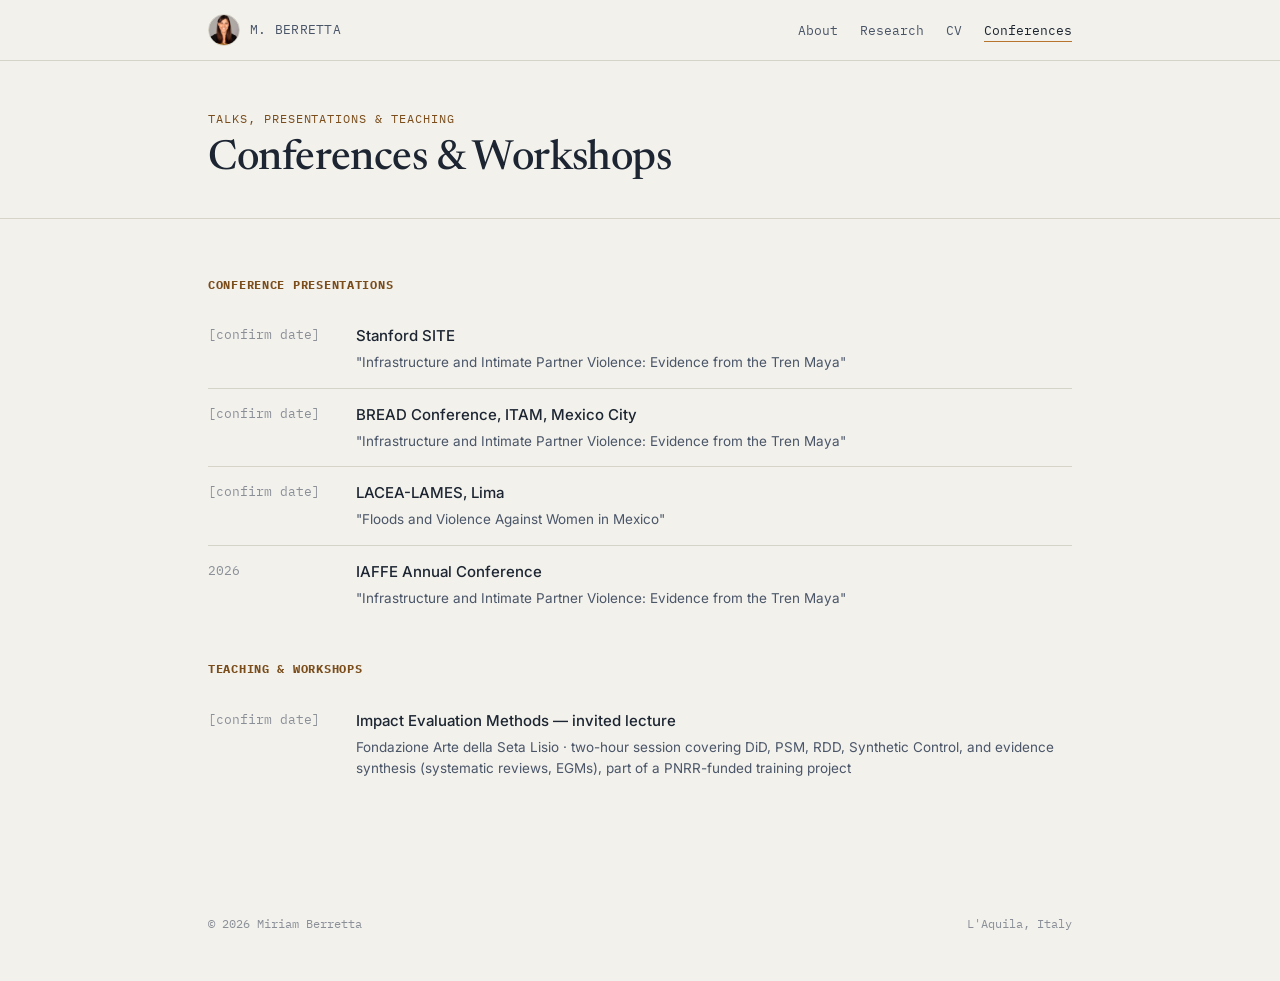
==== conferences.html @ d4480e63 "Add files via upload" ====
<!DOCTYPE html>
<html lang="en">
<head>
<meta charset="UTF-8">
<meta name="viewport" content="width=device-width, initial-scale=1.0">
<title>Conferences &amp; Workshops — Miriam Berretta</title>
<link rel="preconnect" href="https://fonts.googleapis.com">
<link rel="preconnect" href="https://fonts.gstatic.com" crossorigin>
<link href="https://fonts.googleapis.com/css2?family=Newsreader:ital,opsz,wght@0,6..72,400;0,6..72,500;0,6..72,600;1,6..72,400&family=Inter:wght@400;500;600&family=IBM+Plex+Mono:wght@400;500&display=swap" rel="stylesheet">
<link rel="stylesheet" href="style.css">
</head>
<body>

<nav>
  <div class="wrap">
    <div class="nav-left">
      <img class="nav-avatar" src="photo.jpg" alt="Miriam Berretta">
      <a class="nav-name" href="index.html">M. BERRETTA</a>
    </div>
    <ul class="nav-links">
      <li><a href="index.html">About</a></li>
      <li><a href="research.html">Research</a></li>
      <li><a href="cv.html">CV</a></li>
      <li><a href="conferences.html" class="active">Conferences</a></li>
    </ul>
  </div>
</nav>

<div class="page-header">
  <div class="wrap">
    <p class="page-eyebrow">Talks, presentations &amp; teaching</p>
    <h1 class="page-title">Conferences &amp; Workshops</h1>
  </div>
</div>

<section id="conferences">
  <div class="wrap">
    <div class="cv-block">
      <h3>Conference presentations</h3>

      <div class="cv-entry">
        <span class="cv-date">[confirm date]</span>
        <div>
          <p class="cv-role">Stanford SITE</p>
          <p class="cv-org">"Infrastructure and Intimate Partner Violence: Evidence from the Tren Maya"</p>
        </div>
      </div>

      <div class="cv-entry">
        <span class="cv-date">[confirm date]</span>
        <div>
          <p class="cv-role">BREAD Conference, ITAM, Mexico City</p>
          <p class="cv-org">"Infrastructure and Intimate Partner Violence: Evidence from the Tren Maya"</p>
        </div>
      </div>

      <div class="cv-entry">
        <span class="cv-date">[confirm date]</span>
        <div>
          <p class="cv-role">LACEA-LAMES, Lima</p>
          <p class="cv-org">"Floods and Violence Against Women in Mexico"</p>
        </div>
      </div>

      <div class="cv-entry">
        <span class="cv-date">2026</span>
        <div>
          <p class="cv-role">IAFFE Annual Conference</p>
          <p class="cv-org">"Infrastructure and Intimate Partner Violence: Evidence from the Tren Maya"</p>
        </div>
      </div>
    </div>

    <div class="cv-block">
      <h3>Teaching &amp; workshops</h3>

      <div class="cv-entry">
        <span class="cv-date">[confirm date]</span>
        <div>
          <p class="cv-role">Impact Evaluation Methods — invited lecture</p>
          <p class="cv-org">Fondazione Arte della Seta Lisio · two-hour session covering DiD, PSM, RDD, Synthetic Control, and evidence synthesis (systematic reviews, EGMs), part of a PNRR-funded training project</p>
        </div>
      </div>
    </div>

  </div>
</section>

<footer>
  <div class="wrap">
    <span>© 2026 Miriam Berretta</span>
    <span>L'Aquila, Italy</span>
  </div>
</footer>

</body>
</html>
---- style.css ----
:root{
  --paper:#F2F1EC;
  --paper-raised:#FAFAF6;
  --ink:#1C2531;
  --ink-soft:#4A5568;
  --ink-faint:#8A8F98;
  --line:#D6D3C8;
  --accent:#B7742C;
  --accent-soft:#EADFC7;
  --accent-ink:#7A4D1B;
  --maxw:920px;
}

*{box-sizing:border-box;}
html{scroll-behavior:smooth;}
body{
  margin:0;
  background:var(--paper);
  color:var(--ink);
  font-family:'Inter',sans-serif;
  font-size:16px;
  line-height:1.6;
  -webkit-font-smoothing:antialiased;
}
::selection{background:var(--accent-soft);color:var(--accent-ink);}

a{color:inherit;}
a:focus-visible, button:focus-visible{
  outline:2px solid var(--accent);
  outline-offset:3px;
  border-radius:2px;
}

.wrap{max-width:var(--maxw);margin:0 auto;padding:0 28px;}

/* ---------- NAV ---------- */
nav{
  position:sticky;top:0;z-index:20;
  background:rgba(242,241,236,0.88);
  backdrop-filter:blur(6px);
  border-bottom:1px solid var(--line);
}
nav .wrap{
  display:flex;align-items:center;justify-content:space-between;
  height:60px;
}
.nav-left{display:flex;align-items:center;gap:10px;}
.nav-avatar{
  width:32px;height:32px;border-radius:50%;
  object-fit:cover;
  border:1px solid var(--line);
  background:var(--accent-soft);
  display:block;
}
.nav-name{
  font-family:'IBM Plex Mono',monospace;
  font-size:13px;letter-spacing:0.02em;
  color:var(--ink-soft);
  text-decoration:none;
}
.nav-links{display:flex;gap:22px;list-style:none;margin:0;padding:0;}
.nav-links a{
  font-size:13px;text-decoration:none;color:var(--ink-soft);
  font-family:'IBM Plex Mono',monospace;
  transition:color .15s ease;
  padding-bottom:2px;
  border-bottom:1px solid transparent;
}
.nav-links a:hover{color:var(--accent-ink);}
.nav-links a.active{color:var(--ink);border-bottom-color:var(--accent);}

/* ---------- PAGE HEADER (non-home pages) ---------- */
.page-header{
  padding:48px 0 36px;
  border-bottom:1px solid var(--line);
}
.page-eyebrow{
  font-family:'IBM Plex Mono',monospace;
  font-size:12px;
  text-transform:uppercase;
  letter-spacing:0.08em;
  color:var(--accent-ink);
  margin:0 0 10px;
}
.page-title{
  font-family:'Newsreader',serif;
  font-weight:500;
  font-size:clamp(1.9rem,4vw,2.6rem);
  margin:0;
  letter-spacing:-0.01em;
}

/* ---------- HERO (home page) ---------- */
header.hero{
  padding:64px 0 64px;
  border-bottom:1px solid var(--line);
}
.hero-grid{
  display:grid;
  grid-template-columns:auto 1fr;
  gap:36px;
  align-items:center;
}
.portrait{
  width:168px;
  height:168px;
  border-radius:6px;
  object-fit:cover;
  border:1px solid var(--line);
  background:var(--accent-soft);
  display:block;
}
.eyebrow{
  font-family:'IBM Plex Mono',monospace;
  font-size:12px;
  text-transform:uppercase;
  letter-spacing:0.08em;
  color:var(--accent-ink);
  margin:0 0 14px;
}
h1{
  font-family:'Newsreader',serif;
  font-weight:500;
  font-size:clamp(2.2rem,4.6vw,3.1rem);
  line-height:1.05;
  margin:0 0 16px;
  letter-spacing:-0.01em;
}
.hero-role{
  font-size:1.05rem;
  color:var(--ink-soft);
  max-width:52ch;
  margin:0 0 20px;
}
.hero-affil{
  font-size:14px;
  color:var(--ink-faint);
  line-height:1.7;
}
.hero-affil strong{color:var(--ink-soft);font-weight:500;}

.hero-cta{margin-top:22px;display:flex;gap:14px;flex-wrap:wrap;}
.btn{
  font-family:'IBM Plex Mono',monospace;
  font-size:13px;
  padding:10px 18px;
  border:1px solid var(--ink);
  border-radius:2px;
  text-decoration:none;
  color:var(--ink);
  display:inline-block;
  transition:background .15s ease, color .15s ease;
}
.btn:hover{background:var(--ink);color:var(--paper-raised);}
.btn.primary{background:var(--ink);color:var(--paper-raised);}
.btn.primary:hover{background:var(--accent-ink);border-color:var(--accent-ink);}

/* ---------- SIGNATURE FIGURE (event-study plot) ---------- */
.figure-card{
  background:var(--paper-raised);
  border:1px solid var(--line);
  border-radius:3px;
  padding:20px 20px 16px;
  margin-top:36px;
}
.figure-label{
  font-family:'IBM Plex Mono',monospace;
  font-size:11px;
  color:var(--ink-faint);
  display:flex;
  justify-content:space-between;
  margin-bottom:10px;
}
.figure-caption{
  font-family:'IBM Plex Mono',monospace;
  font-size:11px;
  color:var(--ink-faint);
  margin-top:10px;
  line-height:1.5;
}
svg.eventstudy .dot{transition:r .15s ease;}
svg.eventstudy .dot:hover{r:5.5;}

/* ---------- SECTIONS ---------- */
section{padding:56px 0;border-bottom:1px solid var(--line);}
section:last-of-type{border-bottom:none;}
.section-head{
  display:flex;
  align-items:baseline;
  gap:16px;
  margin-bottom:32px;
}
.section-num{
  font-family:'IBM Plex Mono',monospace;
  font-size:12px;
  color:var(--accent-ink);
}
h2{
  font-family:'Newsreader',serif;
  font-weight:500;
  font-size:1.6rem;
  margin:0;
}

.about-text{max-width:64ch;color:var(--ink-soft);font-size:15.5px;}
.about-text p{margin:0 0 16px;}
.about-text a{color:var(--accent-ink);text-decoration-color:var(--accent-soft);}

/* ---------- PAPERS ---------- */
.paper{
  padding:24px 0;
  border-top:1px solid var(--line);
  display:grid;
  grid-template-columns:100px 1fr;
  gap:22px;
}
.paper:first-of-type{border-top:none;}
.paper-status{
  font-family:'IBM Plex Mono',monospace;
  font-size:11px;
  color:var(--accent-ink);
  background:var(--accent-soft);
  padding:4px 8px;
  border-radius:2px;
  height:fit-content;
  text-align:center;
  line-height:1.4;
}
.paper-title{
  font-family:'Newsreader',serif;
  font-size:1.15rem;
  font-weight:500;
  margin:0 0 6px;
  line-height:1.3;
}
.paper-authors{
  font-size:13.5px;
  color:var(--ink-faint);
  margin:0 0 10px;
}
.paper-abstract{
  font-size:14.5px;
  color:var(--ink-soft);
  margin:0 0 12px;
  max-width:62ch;
}
.paper-tags{display:flex;gap:8px;flex-wrap:wrap;}
.tag{
  font-family:'IBM Plex Mono',monospace;
  font-size:11px;
  color:var(--ink-faint);
  border:1px solid var(--line);
  padding:3px 8px;
  border-radius:2px;
}

/* ---------- CV PAGE ---------- */
.cv-block{margin-bottom:36px;}
.cv-block h3{
  font-family:'IBM Plex Mono',monospace;
  font-size:12px;
  text-transform:uppercase;
  letter-spacing:0.06em;
  color:var(--accent-ink);
  margin:0 0 16px;
}
.cv-entry{
  display:grid;
  grid-template-columns:130px 1fr;
  gap:18px;
  padding:14px 0;
  border-top:1px solid var(--line);
}
.cv-entry:first-of-type{border-top:none;}
.cv-date{
  font-family:'IBM Plex Mono',monospace;
  font-size:12.5px;
  color:var(--ink-faint);
}
.cv-role{
  font-size:15px;
  font-weight:500;
  margin:0 0 4px;
}
.cv-org{
  font-size:13.5px;
  color:var(--ink-soft);
  margin:0;
}

/* ---------- CONTACT ---------- */
.contact-grid{
  display:grid;
  grid-template-columns:repeat(auto-fit,minmax(200px,1fr));
  gap:24px;
}
.contact-item .label{
  font-family:'IBM Plex Mono',monospace;
  font-size:11px;
  text-transform:uppercase;
  letter-spacing:0.06em;
  color:var(--ink-faint);
  margin-bottom:6px;
}
.contact-item a, .contact-item span{
  font-size:15px;
  text-decoration:none;
  border-bottom:1px solid var(--line);
}
.contact-item a:hover{border-bottom-color:var(--accent-ink);color:var(--accent-ink);}

footer{
  padding:28px 0 48px;
  font-family:'IBM Plex Mono',monospace;
  font-size:12px;
  color:var(--ink-faint);
}
footer .wrap{
  display:flex;
  justify-content:space-between;
  flex-wrap:wrap;
  gap:8px;
}

@media (max-width:760px){
  .hero-grid{grid-template-columns:1fr;}
  .portrait{width:120px;height:120px;}
  .paper{grid-template-columns:1fr;}
  .paper-status{width:fit-content;}
  .cv-entry{grid-template-columns:1fr;gap:4px;}
  .nav-links{gap:14px;}
}

@media (prefers-reduced-motion:reduce){
  html{scroll-behavior:auto;}
  *{transition:none !important;}
}
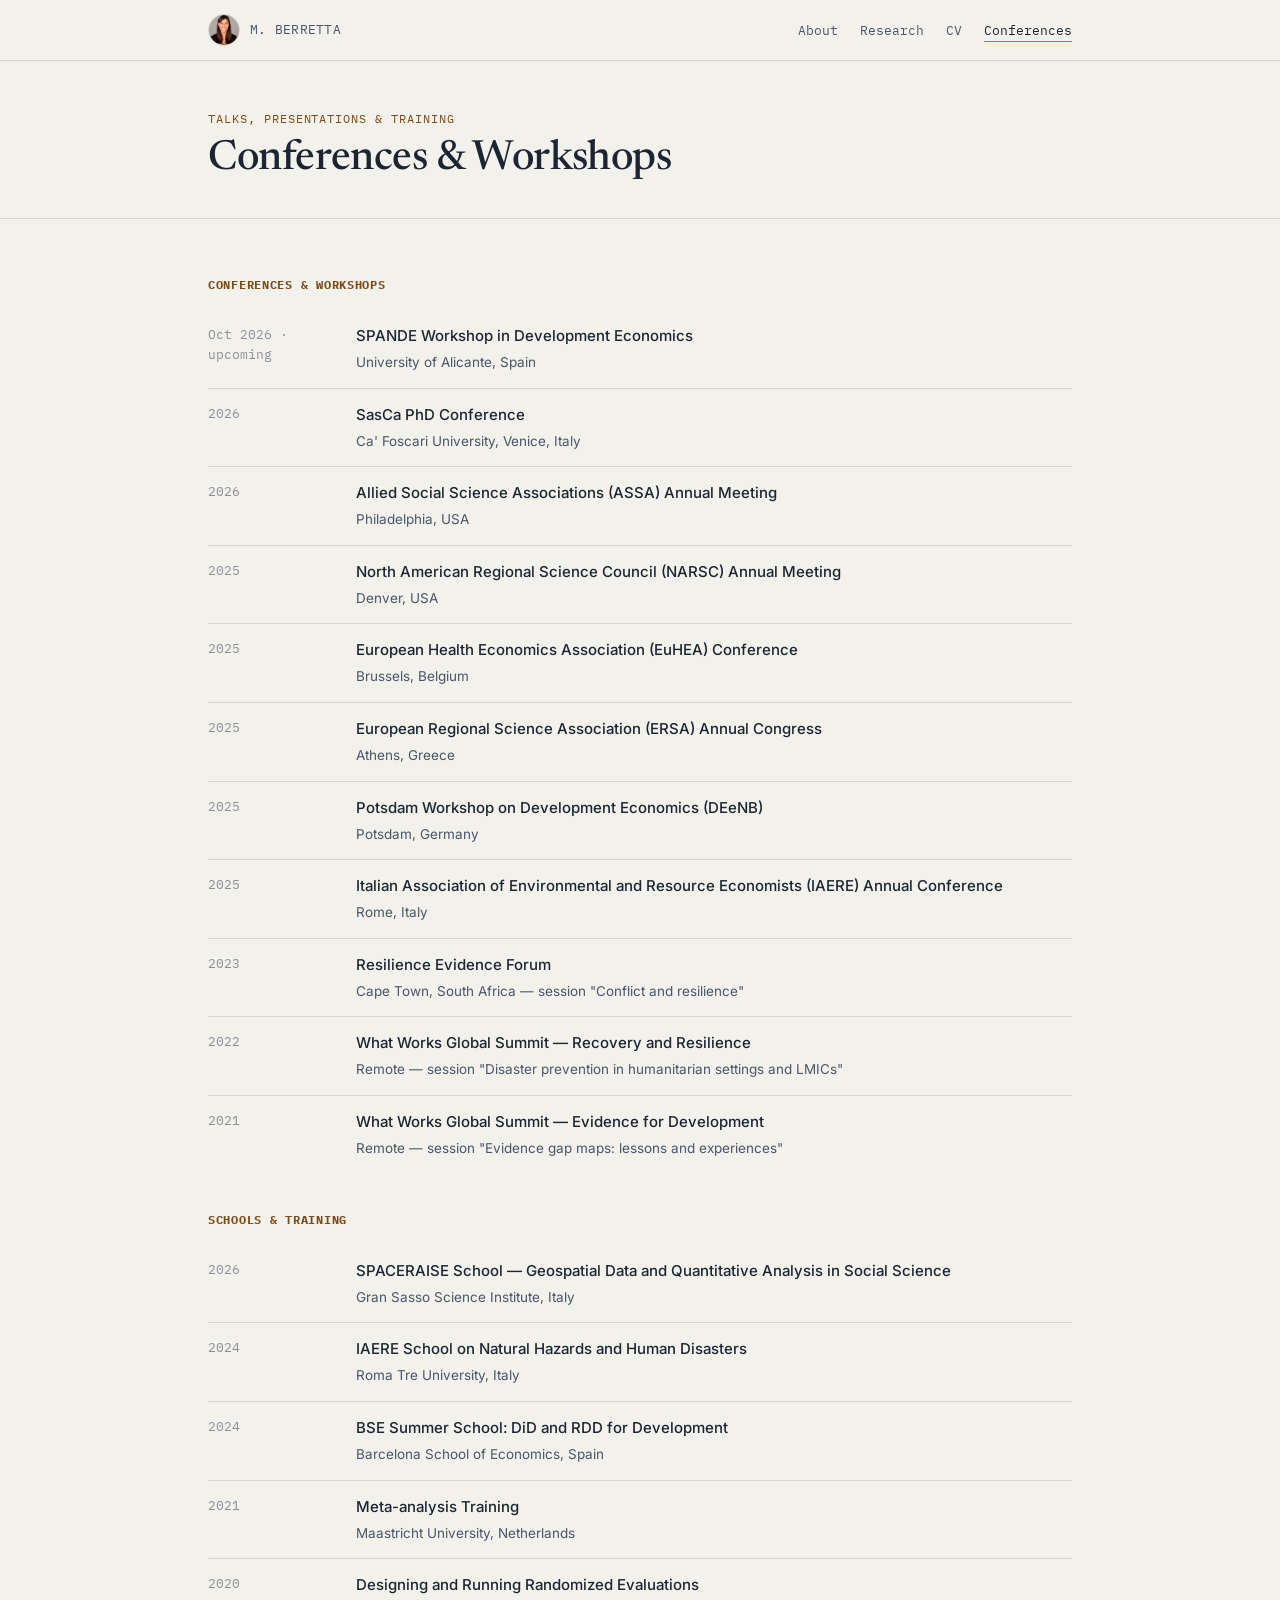
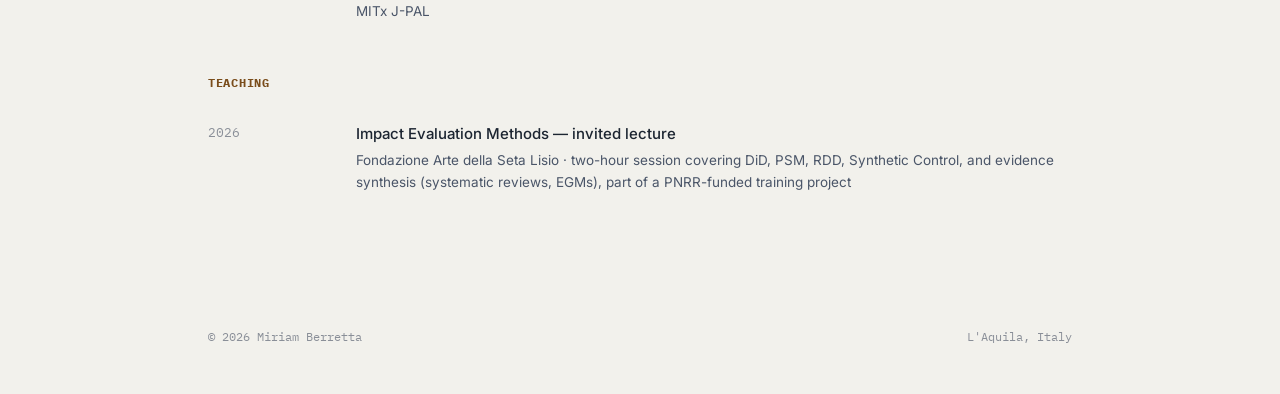
==== commit 64a1bdc5: "Add files via upload" ====
--- a/conferences.html
+++ b/conferences.html
@@ -28,7 +28,7 @@
 
 <div class="page-header">
   <div class="wrap">
-    <p class="page-eyebrow">Talks, presentations &amp; teaching</p>
+    <p class="page-eyebrow">Talks, presentations &amp; training</p>
     <h1 class="page-title">Conferences &amp; Workshops</h1>
   </div>
 </div>
@@ -36,46 +36,146 @@
 <section id="conferences">
   <div class="wrap">
     <div class="cv-block">
-      <h3>Conference presentations</h3>
+      <h3>Conferences &amp; workshops</h3>
 
       <div class="cv-entry">
-        <span class="cv-date">[confirm date]</span>
+        <span class="cv-date">Oct 2026 · upcoming</span>
         <div>
-          <p class="cv-role">Stanford SITE</p>
-          <p class="cv-org">"Infrastructure and Intimate Partner Violence: Evidence from the Tren Maya"</p>
-        </div>
-      </div>
-
-      <div class="cv-entry">
-        <span class="cv-date">[confirm date]</span>
-        <div>
-          <p class="cv-role">BREAD Conference, ITAM, Mexico City</p>
-          <p class="cv-org">"Infrastructure and Intimate Partner Violence: Evidence from the Tren Maya"</p>
-        </div>
-      </div>
-
-      <div class="cv-entry">
-        <span class="cv-date">[confirm date]</span>
-        <div>
-          <p class="cv-role">LACEA-LAMES, Lima</p>
-          <p class="cv-org">"Floods and Violence Against Women in Mexico"</p>
+          <p class="cv-role">SPANDE Workshop in Development Economics</p>
+          <p class="cv-org">University of Alicante, Spain</p>
         </div>
       </div>
 
       <div class="cv-entry">
         <span class="cv-date">2026</span>
         <div>
-          <p class="cv-role">IAFFE Annual Conference</p>
-          <p class="cv-org">"Infrastructure and Intimate Partner Violence: Evidence from the Tren Maya"</p>
+          <p class="cv-role">SasCa PhD Conference</p>
+          <p class="cv-org">Ca' Foscari University, Venice, Italy</p>
+        </div>
+      </div>
+
+      <div class="cv-entry">
+        <span class="cv-date">2026</span>
+        <div>
+          <p class="cv-role">Allied Social Science Associations (ASSA) Annual Meeting</p>
+          <p class="cv-org">Philadelphia, USA</p>
+        </div>
+      </div>
+
+      <div class="cv-entry">
+        <span class="cv-date">2025</span>
+        <div>
+          <p class="cv-role">North American Regional Science Council (NARSC) Annual Meeting</p>
+          <p class="cv-org">Denver, USA</p>
+        </div>
+      </div>
+
+      <div class="cv-entry">
+        <span class="cv-date">2025</span>
+        <div>
+          <p class="cv-role">European Health Economics Association (EuHEA) Conference</p>
+          <p class="cv-org">Brussels, Belgium</p>
+        </div>
+      </div>
+
+      <div class="cv-entry">
+        <span class="cv-date">2025</span>
+        <div>
+          <p class="cv-role">European Regional Science Association (ERSA) Annual Congress</p>
+          <p class="cv-org">Athens, Greece</p>
+        </div>
+      </div>
+
+      <div class="cv-entry">
+        <span class="cv-date">2025</span>
+        <div>
+          <p class="cv-role">Potsdam Workshop on Development Economics (DEeNB)</p>
+          <p class="cv-org">Potsdam, Germany</p>
+        </div>
+      </div>
+
+      <div class="cv-entry">
+        <span class="cv-date">2025</span>
+        <div>
+          <p class="cv-role">Italian Association of Environmental and Resource Economists (IAERE) Annual Conference</p>
+          <p class="cv-org">Rome, Italy</p>
+        </div>
+      </div>
+
+      <div class="cv-entry">
+        <span class="cv-date">2023</span>
+        <div>
+          <p class="cv-role">Resilience Evidence Forum</p>
+          <p class="cv-org">Cape Town, South Africa — session "Conflict and resilience"</p>
+        </div>
+      </div>
+
+      <div class="cv-entry">
+        <span class="cv-date">2022</span>
+        <div>
+          <p class="cv-role">What Works Global Summit — Recovery and Resilience</p>
+          <p class="cv-org">Remote — session "Disaster prevention in humanitarian settings and LMICs"</p>
+        </div>
+      </div>
+
+      <div class="cv-entry">
+        <span class="cv-date">2021</span>
+        <div>
+          <p class="cv-role">What Works Global Summit — Evidence for Development</p>
+          <p class="cv-org">Remote — session "Evidence gap maps: lessons and experiences"</p>
         </div>
       </div>
     </div>
 
     <div class="cv-block">
-      <h3>Teaching &amp; workshops</h3>
+      <h3>Schools &amp; training</h3>
 
       <div class="cv-entry">
-        <span class="cv-date">[confirm date]</span>
+        <span class="cv-date">2026</span>
+        <div>
+          <p class="cv-role">SPACERAISE School — Geospatial Data and Quantitative Analysis in Social Science</p>
+          <p class="cv-org">Gran Sasso Science Institute, Italy</p>
+        </div>
+      </div>
+
+      <div class="cv-entry">
+        <span class="cv-date">2024</span>
+        <div>
+          <p class="cv-role">IAERE School on Natural Hazards and Human Disasters</p>
+          <p class="cv-org">Roma Tre University, Italy</p>
+        </div>
+      </div>
+
+      <div class="cv-entry">
+        <span class="cv-date">2024</span>
+        <div>
+          <p class="cv-role">BSE Summer School: DiD and RDD for Development</p>
+          <p class="cv-org">Barcelona School of Economics, Spain</p>
+        </div>
+      </div>
+
+      <div class="cv-entry">
+        <span class="cv-date">2021</span>
+        <div>
+          <p class="cv-role">Meta-analysis Training</p>
+          <p class="cv-org">Maastricht University, Netherlands</p>
+        </div>
+      </div>
+
+      <div class="cv-entry">
+        <span class="cv-date">2020</span>
+        <div>
+          <p class="cv-role">Designing and Running Randomized Evaluations</p>
+          <p class="cv-org">MITx J-PAL</p>
+        </div>
+      </div>
+    </div>
+
+    <div class="cv-block">
+      <h3>Teaching</h3>
+
+      <div class="cv-entry">
+        <span class="cv-date">2026</span>
         <div>
           <p class="cv-role">Impact Evaluation Methods — invited lecture</p>
           <p class="cv-org">Fondazione Arte della Seta Lisio · two-hour session covering DiD, PSM, RDD, Synthetic Control, and evidence synthesis (systematic reviews, EGMs), part of a PNRR-funded training project</p>
